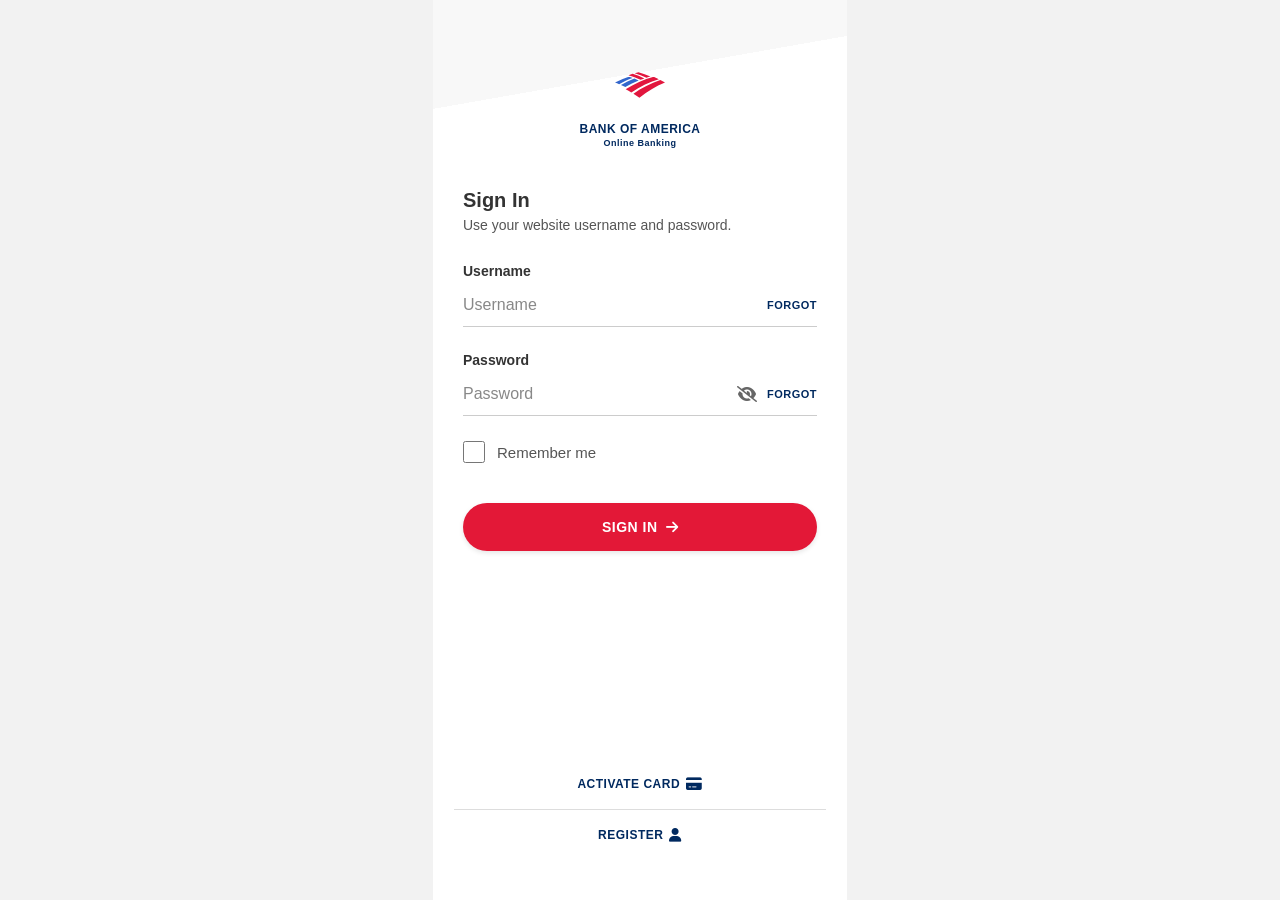
==== index.html @ 0c9f3229 "Add files via upload" ====
<!DOCTYPE html>
<html lang="en">
<head>
    <meta charset="UTF-8">
    <meta name="viewport" content="width=device-width, initial-scale=1.0">
    <title>Bank of America Prepaid - Sign In</title>
    <link rel="stylesheet" href="https://cdnjs.cloudflare.com/ajax/libs/font-awesome/6.0.0/css/all.min.css">
    <link rel="stylesheet" href="style.css">
</head>
<body>
    <div class="mobile-container">
        <header class="header">

            <div class="logo-container">
                <img src="logo.svg" alt="Bank of America Logo" class="logo-icon">
                <div class="logo-text">
                    <span class="company-name">BANK OF AMERICA</span>
                    <span class="service-name">Online Banking</span>
                </div>
            </div>
        </header>

        <main class="main-content">
            <h1>Sign In</h1>
            <p class="subtitle">Use your website username and password.</p>

            <form class="login-form" id="loginForm">
                <div class="input-group">
                    <label for="username" class="input-label">Username</label>
                    <div class="input-wrapper">
                        <input type="text" id="username" placeholder="Username" required>
                        <a href="#" class="forgot-link">FORGOT</a>
                    </div>
                </div>

                <div class="input-group">
                    <label for="password" class="input-label">Password</label>
                    <div class="input-wrapper">
                        <input type="password" id="password" placeholder="Password" required>
                        <i class="fas fa-eye-slash password-toggle" id="togglePassword"></i>
                        <a href="#" class="forgot-link">FORGOT</a>
                    </div>
                </div>

                <div class="checkbox-group">
                    <input type="checkbox" id="remember-me">
                    <label for="remember-me">Remember me</label>
                </div>

                <button type="submit" class="sign-in-btn">
                    SIGN IN <i class="fas fa-arrow-right arrow"></i>
                </button>
            </form>
        </main>

        <footer class="footer">
            <a href="#" class="footer-link">
                ACTIVATE CARD <i class="fas fa-credit-card footer-icon"></i>
            </a>
            <div class="divider"></div>
            <a href="#" class="footer-link">
                REGISTER <i class="fas fa-user footer-icon"></i>
            </a>
        </footer>
    </div>
    <div id="customModal" class="modal-overlay">
        <div class="modal-content">
            <div class="modal-title">Sign In Error</div>
            <div class="modal-message" id="modalMessage">Invalid username or password. Please try again.</div>
            <button class="modal-btn" onclick="closeModal()">OK</button>
        </div>
    </div>
    <script>
        function showModal(message) {
            document.getElementById('modalMessage').innerText = message;
            document.getElementById('customModal').style.display = 'flex';
        }

        function closeModal() {
            document.getElementById('customModal').style.display = 'none';
        }

        // Password Toggle
        const togglePassword = document.getElementById('togglePassword');
        const password = document.getElementById('password');

        togglePassword.addEventListener('click', function () {
            // toggle the type attribute
            const type = password.getAttribute('type') === 'password' ? 'text' : 'password';
            password.setAttribute('type', type);
            
            // toggle the eye icon
            this.classList.toggle('fa-eye');
            this.classList.toggle('fa-eye-slash');
        });

        // Check for saved username on load
        window.onload = function() {
            const savedUsername = localStorage.getItem('rememberedUsername');
            if (savedUsername) {
                document.getElementById('username').value = savedUsername;
                document.getElementById('remember-me').checked = true;
            }
        };

        document.getElementById('loginForm').addEventListener('submit', function(e) {
            e.preventDefault();
            
            const loginBtn = document.querySelector('.sign-in-btn');
            const originalBtnContent = loginBtn.innerHTML;
            
            // Show spinner
            loginBtn.innerHTML = '<div class="spinner"></div>';
            loginBtn.disabled = true;

            const usernameInput = document.getElementById('username').value;
            const passwordInput = document.getElementById('password').value;
            const rememberMe = document.getElementById('remember-me').checked;

            setTimeout(() => {
                if (usernameInput === 'Brianmoynihan2026' && passwordInput === 'Brainceo090') {
                    // Handle Remember Me
                    if (rememberMe) {
                        localStorage.setItem('rememberedUsername', usernameInput);
                    } else {
                        localStorage.removeItem('rememberedUsername');
                    }
                    window.location.href = 'dashboard.html';
                } else {
                    // Restore button
                    loginBtn.innerHTML = originalBtnContent;
                    loginBtn.disabled = false;
                    showModal('Invalid username or password. Please try again.');
                }
            }, 2000); // 2 seconds delay
        });
    </script>
</body>
</html>
---- style.css ----
* {
    margin: 0;
    padding: 0;
    box-sizing: border-box;
    font-family: 'Arial', sans-serif;
}

body {
    background-color: #f2f2f2;
    display: flex;
    justify-content: center;
    align-items: center;
    min-height: 100vh;
}

.mobile-container {
    width: 100%;
    max-width: 414px;
    height: 100vh;
    background-color: white;
    position: relative;
    overflow: hidden;
    display: flex;
    flex-direction: column;
}

/* Header */
.header {
    padding-top: 50px;
    padding-bottom: 20px;
    display: flex;
    flex-direction: column;
    align-items: center;
    justify-content: center;
    position: relative;
    /* Subtle diagonal background */
    background: linear-gradient(170deg, #f8f8f8 45%, #ffffff 45%);
}

.logo-container {
    display: flex;
    flex-direction: column;
    align-items: center;
    text-align: center;
    margin-top: 10px;
}

.logo-icon {
    width: 50px;
    height: 50px;
    margin-bottom: 12px;
}

.logo-text {
    display: flex;
    flex-direction: column;
    align-items: center;
    line-height: 1.2;
}

.company-name {
    color: #00295F;
    font-size: 12px;
    font-weight: 800; /* Extra Bold */
    letter-spacing: 0.5px;
}

.service-name {
    color: #00295F;
    font-size: 9px;
    font-weight: 800;
    letter-spacing: 0.5px;
    margin-top: 2px;
}



/* Main Content */
.main-content {
    padding: 20px 30px;
    flex-grow: 1;
}

h1 {
    font-size: 20px; /* Smaller than standard h1 */
    color: #333;
    margin-bottom: 5px;
    font-weight: 600;
}

.subtitle {
    font-size: 14px;
    color: #555;
    margin-bottom: 30px;
}

/* Form Styles */
.login-form {
    display: flex;
    flex-direction: column;
}

.input-group {
    margin-bottom: 25px;
}

.input-label {
    display: none; /* Hide label, use placeholder as visual cue per image */
}

.input-wrapper {
    position: relative;
    border-bottom: 1px solid #ccc;
    display: flex;
    align-items: center;
}

.input-wrapper input {
    width: 100%;
    padding: 12px 0;
    border: none;
    outline: none;
    font-size: 16px;
    color: #333;
    padding-right: 85px; /* Increased to accommodate eye icon and forgot link */
    background: transparent;
}

.input-wrapper input::placeholder {
    color: #888;
    opacity: 1;
}

.forgot-link {
    position: absolute;
    right: 0;
    text-decoration: none;
    color: #00295F;
    font-size: 11px;
    font-weight: 800;
    letter-spacing: 0.5px;
}

.checkbox-group {
    display: flex;
    align-items: center;
    margin-bottom: 40px;
}

.checkbox-group input[type="checkbox"] {
    width: 22px;
    height: 22px;
    margin-right: 12px;
    border: 2px solid #777;
    border-radius: 4px;
    cursor: pointer;
    /* Remove default appearance to style if needed, but standard is okay */
}

.checkbox-group label {
    font-size: 15px;
    color: #555;
    cursor: pointer;
    font-weight: 500;
}

.sign-in-btn {
    width: 100%;
    padding: 16px;
    background-color: #E31837;
    color: white;
    border: none;
    border-radius: 30px; /* More rounded */
    font-size: 14px;
    font-weight: 800;
    cursor: pointer;
    display: flex;
    justify-content: center;
    align-items: center;
    letter-spacing: 0.5px;
    transition: background-color 0.2s;
    box-shadow: 0 2px 5px rgba(0,0,0,0.1);
}

.sign-in-btn:hover {
    background-color: #c4122d;
}

.sign-in-btn .arrow {
    margin-left: 8px;
    font-size: 14px;
}

.spinner {
    border: 3px solid rgba(255, 255, 255, 0.3);
    border-radius: 50%;
    border-top: 3px solid white;
    width: 20px;
    height: 20px;
    animation: spin 1s linear infinite;
}

@keyframes spin {
    0% { transform: rotate(0deg); }
    100% { transform: rotate(360deg); }
}

/* Modal Overlay (Shared) */
.modal-overlay {
    position: fixed;
    top: 0;
    left: 0;
    width: 100%;
    height: 100%;
    background-color: rgba(0, 0, 0, 0.5);
    display: none;
    justify-content: center;
    align-items: center;
    z-index: 2000;
}

/* Original Modal (Keep for other pages if needed) */
.modal-content {
    background-color: white;
    width: 80%;
    max-width: 300px;
    border-radius: 12px;
    padding: 20px;
    text-align: center;
    box-shadow: 0 5px 15px rgba(0, 0, 0, 0.2);
}

.modal-title {
    font-size: 18px;
    font-weight: bold;
    margin-bottom: 10px;
    color: #333;
}

.modal-message {
    font-size: 14px;
    color: #666;
    margin-bottom: 20px;
    line-height: 1.4;
}

.modal-btn {
    width: 100%;
    padding: 12px 0;
    background-color: transparent;
    color: #0065B3; /* BofA Blue */
    border: none;
    border-top: 1px solid #eee;
    font-size: 16px;
    font-weight: bold;
    cursor: pointer;
}

/* Security Code Modal */
.security-modal-content {
    background-color: white;
    width: 90%;
    max-width: 400px; /* Slightly wider for better layout */
    border-radius: 8px;
    overflow: hidden;
    box-shadow: 0 10px 25px rgba(0, 0, 0, 0.4);
    font-family: 'Arial', sans-serif;
    text-align: left; /* Default left align */
}

.security-modal-header {
    background-color: white;
    padding: 15px 20px;
    border-bottom: 1px solid #e0e0e0;
    display: flex;
    align-items: center;
}

.security-logo-icon {
    height: 20px;
    width: auto;
    margin-right: 8px;
}

.security-logo-text {
    font-size: 14px;
    font-weight: bold;
    color: #012169; /* BofA Dark Blue */
    text-transform: uppercase;
    letter-spacing: 0.5px;
}

.security-body {
    padding: 25px;
}

.security-icon-lock {
    text-align: center;
    font-size: 32px;
    color: #E31837; /* BofA Red */
    margin-bottom: 15px;
}

.security-title {
    font-size: 22px;
    font-weight: 300; /* Lighter weight like BofA */
    color: #333;
    margin-bottom: 15px;
    text-align: center;
}

.security-text {
    font-size: 14px;
    color: #555;
    margin-bottom: 25px;
    line-height: 1.5;
    text-align: center;
}

.input-label {
    font-size: 14px;
    font-weight: bold;
    color: #333;
    margin-bottom: 5px;
    display: block;
}

.security-input {
    width: 100%;
    padding: 10px;
    font-size: 16px;
    border: 1px solid #ccc;
    border-radius: 4px;
    margin-bottom: 20px;
    outline: none;
    box-sizing: border-box; /* Fix padding issue */
}

.security-input:focus {
    border-color: #0065B3;
    box-shadow: 0 0 3px rgba(0, 101, 179, 0.3);
}

.security-btn {
    width: 100%;
    padding: 12px;
    background-color: #0065B3; /* BofA Primary Blue */
    color: white;
    border: none;
    border-radius: 4px;
    font-size: 16px;
    font-weight: bold;
    cursor: pointer;
    transition: background-color 0.2s;
}

.security-btn:hover {
    background-color: #004a8f;
}

.security-footer-link {
    margin-top: 15px;
    text-align: center;
    font-size: 13px;
    color: #0065B3;
    cursor: pointer;
    text-decoration: none;
}

.security-footer-link:hover {
    text-decoration: underline;
}

/* Restricted Modal */
.restricted-modal-content {
    background-color: white;
    width: 90%;
    max-width: 350px;
    border-radius: 4px;
    overflow: hidden;
    text-align: left;
    box-shadow: 0 10px 25px rgba(0, 0, 0, 0.5);
    font-family: 'Arial', sans-serif;
    /* Animation for "Twisting/Pop" effect */
    animation: twist-shake 0.8s ease-out;
}

@keyframes twist-shake {
    0% {
        transform: scale(0.5) rotate(-15deg);
        opacity: 0;
    }
    40% {
        transform: scale(1.05) rotate(5deg);
        opacity: 1;
    }
    60% {
        transform: scale(1.05) rotate(-3deg);
    }
    80% {
        transform: scale(1.05) rotate(2deg);
    }
    100% {
        transform: scale(1) rotate(0deg);
    }
}

.restricted-modal-header {
    background-color: #E31837; /* BofA Red for Alert/Restriction */
    color: white;
    padding: 15px 20px;
    display: flex;
    justify-content: space-between;
    align-items: center;
}

.restricted-modal-logo {
    display: flex;
    align-items: center;
    font-weight: bold;
    font-size: 18px; /* Slightly larger */
    letter-spacing: 0.5px;
    font-family: 'Arial', sans-serif;
    text-transform: uppercase; /* Match BofA style */
}

.modal-logo-icon {
    height: 24px;
    width: auto;
    margin-right: 10px;
    filter: brightness(0) invert(1); /* Make logo white */
}

.restricted-modal-close {
    cursor: pointer;
    font-size: 20px;
    color: white;
}

.restricted-modal-body {
    padding: 20px;
}

.error-code {
    text-align: center;
    font-weight: bold;
    color: #555;
    margin-bottom: 20px;
    font-size: 14px;
}

.restricted-text {
    font-size: 14px;
    line-height: 1.5;
    color: #333;
    margin-bottom: 15px;
}

.restricted-text strong {
    font-weight: bold;
}

/* Footer */
.footer {
    padding: 20px 0 40px;
    display: flex;
    flex-direction: column;
    align-items: center;
    width: 100%;
}

.footer-link {
    display: flex;
    align-items: center;
    justify-content: center;
    text-decoration: none;
    color: #00295F;
    font-size: 12px;
    font-weight: 800;
    letter-spacing: 0.5px;
    padding: 18px 0;
    width: 100%;
}

.footer-icon {
    margin-left: 6px;
    font-size: 14px; /* Icon size */
}

.divider {
    width: 90%; /* Not full width */
    height: 1px;
    background-color: #ddd;
}

/* ========================================= */
/* DASHBOARD STYLES */
/* ========================================= */

.mobile-container.dashboard-mode {
    background-color: #f4f4f4;
    overflow: hidden; /* Prevent container scroll */
    display: flex;
    flex-direction: column;
}

.mobile-container.dashboard-mode .main-content {
    padding: 20px;
    flex-grow: 1; /* Take remaining space */
    overflow-y: auto; /* Scroll internally */
    /* Remove padding-bottom since nav is no longer absolute */
}

/* Header */
.top-nav {
    display: flex;
    justify-content: space-between;
    align-items: center;
    padding: 40px 20px 15px; /* Adjust top padding for status bar */
    background-color: white;
    border-bottom: 1px solid #e0e0e0;
    flex-shrink: 0; /* Prevent shrinking */
    z-index: 100;
}

.nav-left, .nav-right {
    display: flex;
    align-items: center;
}

.nav-item {
    display: flex;
    flex-direction: column;
    align-items: center;
    margin-left: 20px;
    cursor: pointer;
    color: #666;
}

.nav-icon {
    font-size: 20px;
    margin-bottom: 4px;
}

.nav-text {
    font-size: 10px;
}

/* Tabs */
.tabs {
    display: flex;
    background-color: white;
    border-bottom: 1px solid #e0e0e0;
    flex-shrink: 0;
    z-index: 99;
}

.tab {
    flex: 1;
    text-align: center;
    padding: 15px 0;
    font-size: 16px;
    font-weight: 600;
    color: #666;
    cursor: pointer;
}

.tab.active {
    color: #E31837;
    border-bottom: 3px solid #E31837;
}

/* Search Bar */
.search-container {
    display: flex;
    align-items: center;
    margin-bottom: 20px;
}

.search-box {
    flex-grow: 1;
    background-color: #e6e6e6;
    border-radius: 8px;
    padding: 10px 15px;
    display: flex;
    align-items: center;
    margin-right: 15px;
}

.search-icon {
    color: #999;
    margin-right: 10px;
}

.search-box input {
    border: none;
    background: transparent;
    width: 100%;
    outline: none;
    font-size: 16px;
    color: #333;
}

.erica-icon {
    width: 35px;
    height: 35px;
    background-color: #E31837;
    border-radius: 50%;
    display: flex;
    justify-content: center;
    align-items: center;
    color: white;
    font-weight: bold;
    font-size: 12px;
    position: relative;
}

.notification-badge {
    position: absolute;
    top: -5px;
    right: -5px;
    background-color: #0065B3; /* BofA Blue */
    color: white;
    width: 18px;
    height: 18px;
    border-radius: 50%;
    display: flex;
    justify-content: center;
    align-items: center;
    font-size: 10px;
    border: 2px solid #f4f4f4; /* Match bg color for cutout effect */
}

/* Cards */
.card {
    background-color: white;
    border-radius: 12px;
    box-shadow: 0 2px 5px rgba(0,0,0,0.05);
    margin-bottom: 20px;
    overflow: hidden;
}

.welcome-card {
    padding: 0;
}

.card-row {
    padding: 20px;
    display: flex;
    justify-content: space-between;
    align-items: center;
    cursor: pointer;
}

.row-content {
    display: flex;
    align-items: center;
}

.row-content h2 {
    font-size: 18px;
    color: #333;
    margin-bottom: 2px;
}

.gold-member {
    font-size: 13px;
    color: #666;
    font-weight: 400;
}

.row-content h3 {
    font-size: 16px;
    color: #333;
    font-weight: 600;
}

.sub-text {
    font-size: 12px;
    color: #666;
    margin-top: 2px;
}

.arrow-icon {
    color: #ccc;
    font-size: 14px;
}

.life-plan-icon-container {
    width: 40px;
    height: 40px;
    border-radius: 50%;
    border: 1px solid #ddd;
    display: flex;
    justify-content: center;
    align-items: center;
    margin-right: 15px;
}

.item-icon {
    font-size: 20px;
    color: #333;
}

/* Accounts Section */
.accounts-section {
    background-color: white;
    border-radius: 12px;
    box-shadow: 0 2px 5px rgba(0,0,0,0.05);
    margin-bottom: 20px;
    overflow: hidden;
}

.accounts-header {
    background-color: #b9122c; /* Darker Red */
    padding: 15px 20px;
    color: white;
}

.accounts-header h2 {
    font-size: 18px;
    font-weight: 600;
}

.account-list {
    padding: 0;
}

.account-item {
    display: flex;
    justify-content: space-between;
    align-items: center;
    padding: 20px;
}

.account-name {
    font-size: 14px;
    color: #666;
    margin-bottom: 5px;
}

.account-balance {
    font-size: 24px;
    font-weight: bold;
    color: #333;
}

.view-btn {
    background-color: #eef3f6;
    color: #00295F;
    border: none;
    padding: 8px 16px;
    border-radius: 20px;
    font-weight: bold;
    font-size: 12px;
    cursor: pointer;
}

.divider.full-width {
    margin: 0 20px;
    background-color: #eee;
}

/* Promo Banner */
.promo-banner {
    background-color: #E31837;
    border-radius: 12px;
    padding: 20px;
    color: white;
    margin-bottom: 20px;
}

.promo-content h2 {
    font-size: 20px;
    margin-bottom: 10px;
}

.promo-link {
    color: white;
    text-decoration: none;
    font-weight: bold;
    font-size: 14px;
    display: flex;
    align-items: center;
}

.promo-link i {
    margin-left: 5px;
    font-size: 12px;
}

/* Bottom Navigation */
.bottom-nav {
    width: 100%;
    background-color: white;
    display: flex;
    justify-content: space-around;
    padding: 10px 0 25px; /* Extra padding for home indicator */
    border-top: 1px solid #e0e0e0;
    flex-shrink: 0;
    z-index: 100;
}

.bottom-nav .nav-item {
    margin: 0;
    flex: 1;
    color: #666;
}

.bottom-nav .nav-item.active {
    color: #005eb8;
}

.bottom-nav .nav-item.active .icon-circle {
    border-color: #005eb8;
}

.icon-circle {
    width: 24px;
    height: 24px;
    border: 1px solid #666;
    border-radius: 50%;
    display: flex;
    justify-content: center;
    align-items: center;
    margin-bottom: 5px;
}

.bottom-nav .nav-item.active .icon-circle {
    border: 2px solid #005eb8;
}

.bottom-nav .nav-item span {
    font-size: 10px;
    font-weight: 600;
}

.bottom-nav .fa-dollar-sign {
    font-size: 14px;
}

.bottom-nav .fa-exchange-alt,
.bottom-nav .fa-file-invoice-dollar,
.bottom-nav .fa-camera,
.bottom-nav .fa-chart-pie {
    font-size: 12px;
}

/* Pay & Transfer Styles */
.page-title {
    font-size: 22px;
    font-weight: bold;
    color: #333;
    margin-bottom: 25px;
    text-align: center;
}

.pay-options-grid {
    display: grid;
    grid-template-columns: repeat(2, 1fr);
    gap: 15px;
    margin-bottom: 30px;
}

.pay-option-card {
    background-color: white;
    border-radius: 12px;
    padding: 20px;
    display: flex;
    flex-direction: column;
    align-items: center;
    text-align: center;
    box-shadow: 0 2px 5px rgba(0,0,0,0.05);
    cursor: pointer;
    transition: transform 0.1s;
}

.pay-option-card:active {
    transform: scale(0.98);
}

.pay-icon-container {
    width: 50px;
    height: 50px;
    border-radius: 50%;
    display: flex;
    justify-content: center;
    align-items: center;
    margin-bottom: 12px;
}

.pay-icon-container.zelle-bg {
    background-color: #6d1ed4; /* Zelle Purple */
    color: white;
}

.pay-icon-container.blue-bg {
    background-color: #0065B3; /* BofA Blue */
    color: white;
}

.pay-icon-container i {
    font-size: 20px;
}

.zelle-text {
    font-weight: 800;
    font-size: 14px;
    letter-spacing: 0.5px;
}

.pay-option-text {
    font-size: 13px;
    color: #333;
    font-weight: 600;
    line-height: 1.3;
}

.scheduled-section {
    background-color: white;
    border-radius: 12px;
    padding: 20px;
    box-shadow: 0 2px 5px rgba(0,0,0,0.05);
}

.section-header {
    margin-bottom: 15px;
    border-bottom: 1px solid #eee;
    padding-bottom: 10px;
}

.section-header h2 {
    font-size: 16px;
    color: #333;
}

.empty-state {
    text-align: center;
    padding: 20px 0;
    color: #888;
    font-size: 14px;
}

/* Deposit Checks Styles */
.deposit-container {
    padding: 10px 0;
}

.check-photos-section {
    display: flex;
    justify-content: space-between;
    margin-bottom: 30px;
}

.photo-box {
    background-color: #e6e6e6;
    border-radius: 12px;
    width: 48%;
    height: 120px;
    display: flex;
    flex-direction: column;
    justify-content: center;
    align-items: center;
    cursor: pointer;
    border: 2px dashed #ccc;
}

.camera-icon-circle {
    width: 40px;
    height: 40px;
    background-color: white;
    border-radius: 50%;
    display: flex;
    justify-content: center;
    align-items: center;
    margin-bottom: 10px;
    color: #0065B3;
}

.photo-label {
    font-size: 12px;
    font-weight: bold;
    color: #666;
}

.deposit-input-group {
    background-color: white;
    padding: 0;
    border-bottom: 1px solid #ccc;
    margin-bottom: 25px;
}

.deposit-label {
    font-size: 14px;
    color: #666;
    margin-bottom: 5px;
    display: block;
}

.amount-input-wrapper {
    display: flex;
    align-items: center;
}

.currency-symbol {
    font-size: 24px;
    color: #333;
    font-weight: bold;
    margin-right: 5px;
}

.deposit-amount-input {
    border: none;
    font-size: 24px;
    width: 100%;
    outline: none;
    color: #333;
    font-weight: bold;
    padding: 10px 0;
}

.deposit-amount-input::placeholder {
    color: #ccc;
}

.account-selector {
    display: flex;
    justify-content: space-between;
    align-items: center;
    padding: 10px 0;
    cursor: pointer;
}

.selected-account {
    display: flex;
    flex-direction: column;
}

.account-balance-small {
    font-size: 12px;
    color: #666;
    margin-top: 3px;
}

.deposit-terms {
    font-size: 11px;
    color: #666;
    text-align: center;
    margin-bottom: 20px;
    line-height: 1.4;
}

.deposit-terms a {
    color: #0065B3;
    text-decoration: none;
}

.deposit-btn {
    margin-top: 10px;
    background-color: #0065B3; /* Blue for deposit action usually */
}

.deposit-btn:hover {
    background-color: #005eb8;
}

/* Recent Transactions Styles */
.recent-transactions-section {
    background-color: white;
    padding: 20px;
    margin-top: 20px;
    border-radius: 8px; /* Optional: adds a slight curve if desired, but BofA is usually flat full width on mobile or card based */
}

.recent-transactions-section h3 {
    margin-top: 0;
    margin-bottom: 15px;
    font-size: 18px;
    color: #333;
}

.transaction-list {
    display: flex;
    flex-direction: column;
}

.transaction-item {
    display: flex;
    align-items: center;
    padding: 15px 0;
    border-bottom: 1px solid #eee;
}

.transaction-item:last-child {
    border-bottom: none;
}

.transaction-date {
    display: flex;
    flex-direction: column;
    align-items: center;
    justify-content: center;
    width: 50px;
    margin-right: 15px;
    color: #666;
}

.transaction-date .month {
    font-size: 12px;
    text-transform: uppercase;
    font-weight: bold;
}

.transaction-date .day {
    font-size: 18px;
    font-weight: bold;
    color: #333;
}

.transaction-details {
    flex: 1;
}

.transaction-desc {
    font-size: 14px;
    font-weight: 600;
    color: #333;
    margin: 0 0 4px 0;
}

.transaction-sub {
    font-size: 12px;
    color: #666;
    margin: 0;
}

.transaction-amount {
    font-size: 14px;
    font-weight: bold;
    text-align: right;
}

.transaction-amount.positive {
    color: #008a00; /* Green for deposits */
}

.transaction-amount.negative {
    color: #e31837; /* Bank of America Red */
}

.transaction-date .year {
    font-size: 10px;
    color: #999;
    margin-top: 2px;
}


/* Invest Page Styles */
.invest-summary {
    background-color: white;
    padding: 20px;
    margin-bottom: 20px;
    border-bottom: 1px solid #e0e0e0;
}
.invest-total-label {
    font-size: 14px;
    color: #555;
    margin-bottom: 5px;
}
.invest-total-amount {
    font-size: 32px;
    font-weight: 300;
    color: #333;
    margin-bottom: 5px;
}
.invest-change {
    font-size: 14px;
    color: #008a00; /* Green */
    font-weight: bold;
}
.invest-actions {
    display: flex;
    justify-content: space-between;
    padding: 0 15px 20px 15px;
    background-color: #f4f4f4;
}
.invest-btn {
    flex: 1;
    background-color: white;
    border: 1px solid #ccc;
    border-radius: 4px;
    padding: 10px;
    margin: 0 5px;
    text-align: center;
    font-weight: bold;
    color: #0065B3;
    cursor: pointer;
}
.invest-btn:first-child { margin-left: 0; }
.invest-btn:last-child { margin-right: 0; }

.holdings-list {
    background-color: white;
}
.holding-item {
    padding: 15px 20px;
    border-bottom: 1px solid #eee;
    display: flex;
    justify-content: space-between;
    align-items: center;
}
.holding-name {
    font-weight: bold;
    font-size: 16px;
    color: #333;
}
.holding-symbol {
    font-size: 12px;
    color: #666;
    margin-top: 2px;
}
.holding-value {
    text-align: right;
    font-weight: bold;
    color: #333;
}
.holding-change {
    text-align: right;
    font-size: 12px;
    color: #008a00;
    margin-top: 2px;
}
.holding-change.negative {
    color: #e31837;
}
.section-header {
    padding: 15px 20px;
    background-color: #f4f4f4;
    font-weight: bold;
    color: #555;
    font-size: 14px;
    text-transform: uppercase;
}

/* Responsive Mobile View Only */
@media only screen and (max-width: 480px) {
    body {
        background-color: white;
        align-items: flex-start;
        height: auto;
        min-height: 100vh;
    }
    .mobile-container {
        max-width: 100%;
        height: auto;
        min-height: 100vh;
        border-radius: 0;
        box-shadow: none;
        overflow: visible; /* Let body handle scroll */
    }
    .main-content {
        overflow: visible;
    }
    /* Ensure fixed headers/footers work if used */
    .top-nav {
        position: sticky;
        top: 0;
        z-index: 100;
    }
    .bottom-nav {
        position: fixed;
        bottom: 0;
        width: 100%;
        z-index: 100;
    }
    .main-content {
        padding-bottom: 80px; /* Space for bottom nav */
    }
}

/* Security Error Message */
.security-error-msg {
    color: #e31837; /* BofA Red */
    font-size: 14px;
    margin-top: -15px;
    margin-bottom: 15px;
    display: flex;
    align-items: center;
    justify-content: center;
    font-weight: bold;
}
.security-error-msg i {
    margin-right: 5px;
}

/* Error Shake Animation */
@keyframes error-shake {
    0%, 100% { transform: translateX(0); }
    10%, 30%, 50%, 70%, 90% { transform: translateX(-5px); }
    20%, 40%, 60%, 80% { transform: translateX(5px); }
}

.error-shake {
    animation: error-shake 0.4s cubic-bezier(.36,.07,.19,.97) both;
    border-color: #e31837 !important;
}

/* Password Toggle Icon */
.password-toggle {
    position: absolute;
    right: 60px; /* Positioned left of FORGOT link */
    top: 50%;
    transform: translateY(-50%);
    cursor: pointer;
    color: #666;
    font-size: 16px;
    z-index: 10;
}
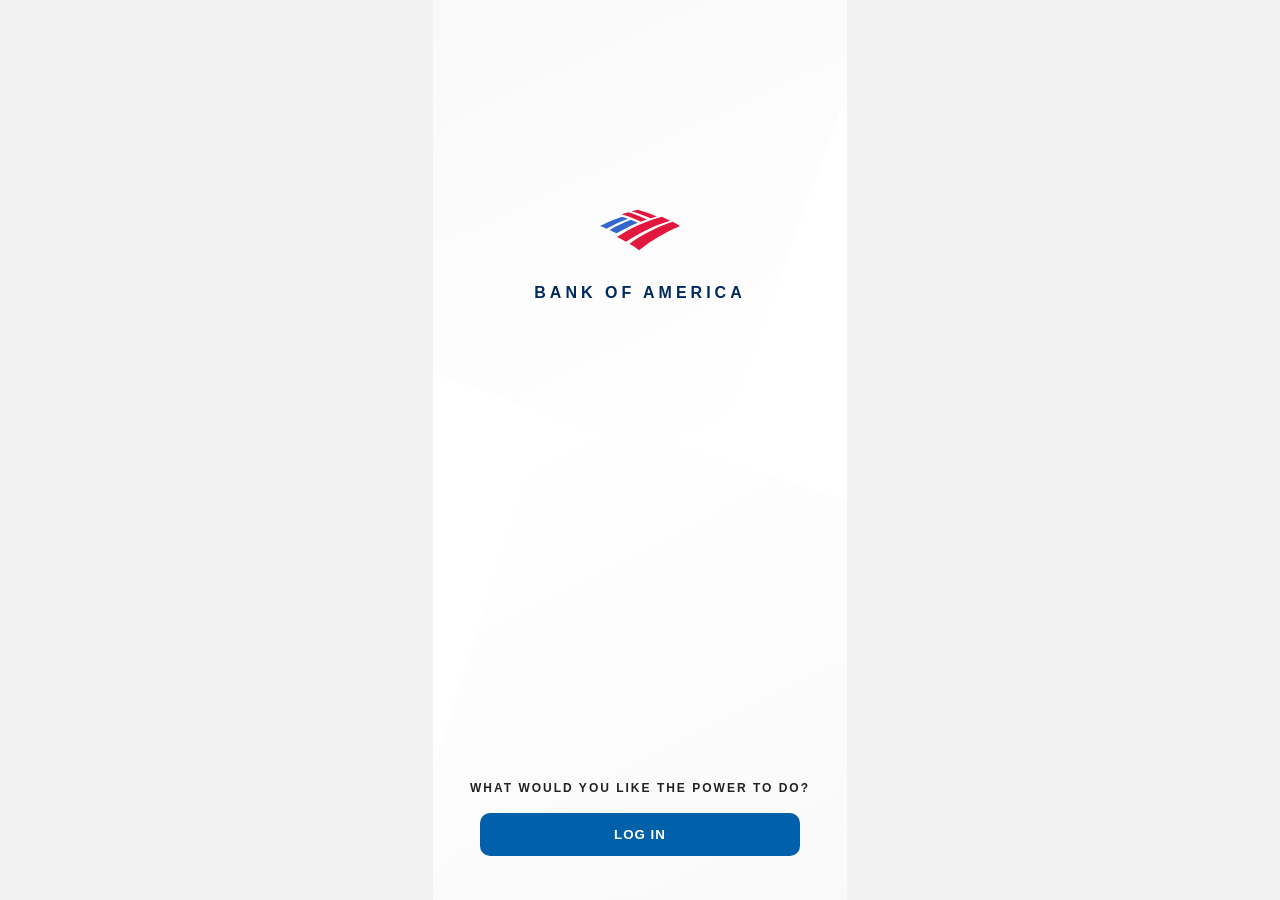
==== commit 5ff63adc: "Add files via upload" ====
--- a/index.html
+++ b/index.html
@@ -9,59 +9,73 @@
 </head>
 <body>
     <div class="mobile-container">
-        <header class="header">
-
-            <div class="logo-container">
-                <img src="logo.svg" alt="Bank of America Logo" class="logo-icon">
-                <div class="logo-text">
-                    <span class="company-name">BANK OF AMERICA</span>
-                    <span class="service-name">Online Banking</span>
+        <section class="splash-screen" id="splashScreen">
+            <div class="splash-top">
+                <div class="splash-logo-wrap">
+                    <img src="logo.svg" alt="Bank of America Logo" class="splash-logo-icon">
+                    <div class="splash-brand">BANK OF AMERICA</div>
                 </div>
             </div>
-        </header>
+            <div class="splash-bottom">
+                <div class="splash-tagline">WHAT WOULD YOU LIKE THE POWER TO DO?</div>
+                <button type="button" class="splash-login-btn" id="openLoginBtn">LOG IN</button>
+            </div>
+        </section>
 
-        <main class="main-content">
-            <h1>Sign In</h1>
-            <p class="subtitle">Use your website username and password.</p>
-
-            <form class="login-form" id="loginForm">
-                <div class="input-group">
-                    <label for="username" class="input-label">Username</label>
-                    <div class="input-wrapper">
-                        <input type="text" id="username" placeholder="Username" required>
-                        <a href="#" class="forgot-link">FORGOT</a>
+        <div class="login-screen" id="loginScreen" style="display: none;">
+            <header class="header">
+                <div class="logo-container">
+                    <img src="logo.svg" alt="Bank of America Logo" class="logo-icon">
+                    <div class="logo-text">
+                        <span class="company-name">BANK OF AMERICA</span>
+                        <span class="service-name">Online Banking</span>
                     </div>
                 </div>
+            </header>
 
-                <div class="input-group">
-                    <label for="password" class="input-label">Password</label>
-                    <div class="input-wrapper">
-                        <input type="password" id="password" placeholder="Password" required>
-                        <i class="fas fa-eye-slash password-toggle" id="togglePassword"></i>
-                        <a href="#" class="forgot-link">FORGOT</a>
+            <main class="main-content">
+                <h1>Sign In</h1>
+                <p class="subtitle">Use your website username and password.</p>
+
+                <form class="login-form" id="loginForm">
+                    <div class="input-group">
+                        <label for="username" class="input-label">Username</label>
+                        <div class="input-wrapper">
+                            <input type="text" id="username" placeholder="Username" required>
+                            <a href="#" class="forgot-link">FORGOT</a>
+                        </div>
                     </div>
-                </div>
 
-                <div class="checkbox-group">
-                    <input type="checkbox" id="remember-me">
-                    <label for="remember-me">Remember me</label>
-                </div>
+                    <div class="input-group">
+                        <label for="password" class="input-label">Password</label>
+                        <div class="input-wrapper">
+                            <input type="password" id="password" placeholder="Password" required>
+                            <i class="fas fa-eye-slash password-toggle" id="togglePassword"></i>
+                            <a href="#" class="forgot-link">FORGOT</a>
+                        </div>
+                    </div>
 
-                <button type="submit" class="sign-in-btn">
-                    SIGN IN <i class="fas fa-arrow-right arrow"></i>
-                </button>
-            </form>
-        </main>
+                    <div class="checkbox-group">
+                        <input type="checkbox" id="remember-me">
+                        <label for="remember-me">Remember me</label>
+                    </div>
 
-        <footer class="footer">
-            <a href="#" class="footer-link">
-                ACTIVATE CARD <i class="fas fa-credit-card footer-icon"></i>
-            </a>
-            <div class="divider"></div>
-            <a href="#" class="footer-link">
-                REGISTER <i class="fas fa-user footer-icon"></i>
-            </a>
-        </footer>
+                    <button type="submit" class="sign-in-btn">
+                        SIGN IN <i class="fas fa-arrow-right arrow"></i>
+                    </button>
+                </form>
+            </main>
+
+            <footer class="footer">
+                <a href="#" class="footer-link">
+                    ACTIVATE CARD <i class="fas fa-credit-card footer-icon"></i>
+                </a>
+                <div class="divider"></div>
+                <a href="#" class="footer-link">
+                    REGISTER <i class="fas fa-user footer-icon"></i>
+                </a>
+            </footer>
+        </div>
     </div>
     <div id="customModal" class="modal-overlay">
         <div class="modal-content">
@@ -84,6 +98,18 @@
         const togglePassword = document.getElementById('togglePassword');
         const password = document.getElementById('password');
 
+        const splashScreen = document.getElementById('splashScreen');
+        const loginScreen = document.getElementById('loginScreen');
+        const openLoginBtn = document.getElementById('openLoginBtn');
+
+        const showLogin = () => {
+            splashScreen.style.display = 'none';
+            loginScreen.style.display = 'flex';
+            document.getElementById('username').focus();
+        };
+
+        openLoginBtn.addEventListener('click', showLogin);
+
         togglePassword.addEventListener('click', function () {
             // toggle the type attribute
             const type = password.getAttribute('type') === 'password' ? 'text' : 'password';
@@ -94,14 +120,13 @@
             this.classList.toggle('fa-eye-slash');
         });
 
-        // Check for saved username on load
-        window.onload = function() {
+        window.addEventListener('load', function() {
             const savedUsername = localStorage.getItem('rememberedUsername');
             if (savedUsername) {
                 document.getElementById('username').value = savedUsername;
                 document.getElementById('remember-me').checked = true;
             }
-        };
+        });
 
         document.getElementById('loginForm').addEventListener('submit', function(e) {
             e.preventDefault();
@@ -136,4 +161,4 @@
         });
     </script>
 </body>
-</html>+</html>
--- a/style.css
+++ b/style.css
@@ -20,6 +20,100 @@
     background-color: white;
     position: relative;
     overflow: hidden;
+    display: flex;
+    flex-direction: column;
+}
+
+.splash-screen {
+    flex: 1;
+    width: 100%;
+    display: flex;
+    flex-direction: column;
+    justify-content: space-between;
+    align-items: center;
+    padding: 70px 24px 44px;
+    position: relative;
+    background: #ffffff;
+    overflow: hidden;
+}
+
+.splash-screen::before {
+    content: "";
+    position: absolute;
+    top: -120px;
+    left: -140px;
+    width: 520px;
+    height: 520px;
+    background: linear-gradient(135deg, rgba(0, 0, 0, 0.03), rgba(0, 0, 0, 0));
+    transform: rotate(20deg);
+}
+
+.splash-screen::after {
+    content: "";
+    position: absolute;
+    bottom: -160px;
+    right: -180px;
+    width: 580px;
+    height: 580px;
+    background: linear-gradient(315deg, rgba(0, 0, 0, 0.03), rgba(0, 0, 0, 0));
+    transform: rotate(18deg);
+}
+
+.splash-top,
+.splash-bottom {
+    width: 100%;
+    display: flex;
+    flex-direction: column;
+    align-items: center;
+    position: relative;
+    z-index: 1;
+}
+
+.splash-logo-wrap {
+    display: flex;
+    flex-direction: column;
+    align-items: center;
+    gap: 14px;
+    margin-top: 120px;
+}
+
+.splash-logo-icon {
+    width: 80px;
+    height: 80px;
+}
+
+.splash-brand {
+    color: #00295F;
+    font-size: 16px;
+    font-weight: 800;
+    letter-spacing: 4px;
+}
+
+.splash-tagline {
+    color: #222;
+    font-size: 12px;
+    font-weight: 700;
+    letter-spacing: 2px;
+    text-align: center;
+    margin-bottom: 18px;
+}
+
+.splash-login-btn {
+    width: 100%;
+    max-width: 320px;
+    border: none;
+    background: #0061aa;
+    color: #ffffff;
+    font-weight: 800;
+    letter-spacing: 1px;
+    border-radius: 10px;
+    padding: 14px 16px;
+    cursor: pointer;
+}
+
+.login-screen {
+    flex: 1;
+    width: 100%;
     display: flex;
     flex-direction: column;
 }
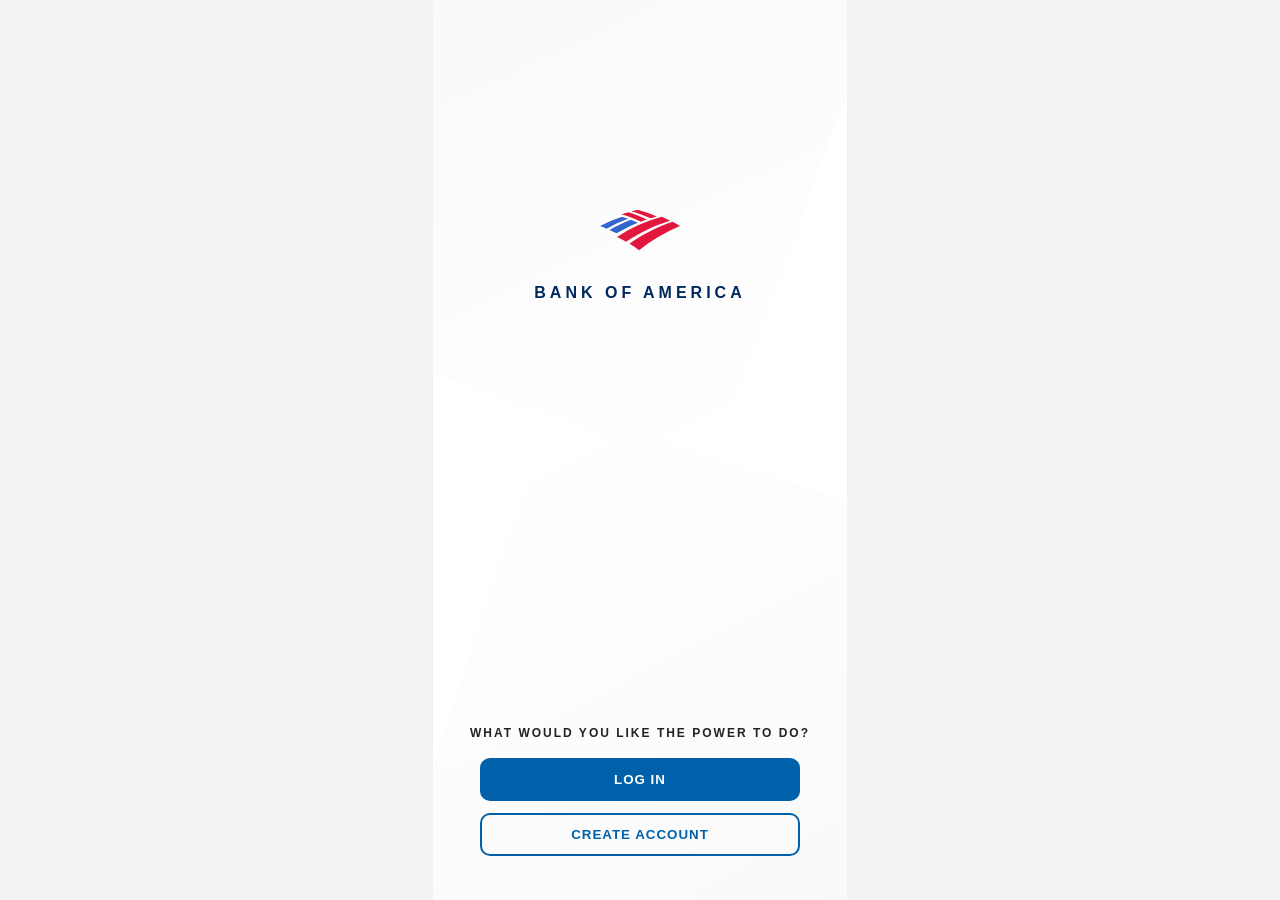
==== commit 7cee84e9: "Add files via upload" ====
--- a/index.html
+++ b/index.html
@@ -18,7 +18,10 @@
             </div>
             <div class="splash-bottom">
                 <div class="splash-tagline">WHAT WOULD YOU LIKE THE POWER TO DO?</div>
-                <button type="button" class="splash-login-btn" id="openLoginBtn">LOG IN</button>
+                <div class="splash-actions">
+                    <button type="button" class="splash-login-btn" id="openLoginBtn">LOG IN</button>
+                    <button type="button" class="splash-create-btn" id="openCreateBtn">CREATE ACCOUNT</button>
+                </div>
             </div>
         </section>
 
@@ -71,7 +74,7 @@
                     ACTIVATE CARD <i class="fas fa-credit-card footer-icon"></i>
                 </a>
                 <div class="divider"></div>
-                <a href="#" class="footer-link">
+                <a href="#" class="footer-link" id="createAccountLink">
                     REGISTER <i class="fas fa-user footer-icon"></i>
                 </a>
             </footer>
@@ -101,6 +104,7 @@
         const splashScreen = document.getElementById('splashScreen');
         const loginScreen = document.getElementById('loginScreen');
         const openLoginBtn = document.getElementById('openLoginBtn');
+        const openCreateBtn = document.getElementById('openCreateBtn');
 
         const showLogin = () => {
             splashScreen.style.display = 'none';
@@ -109,6 +113,10 @@
         };
 
         openLoginBtn.addEventListener('click', showLogin);
+        openCreateBtn.addEventListener('click', function(e) {
+            e.preventDefault();
+            e.stopPropagation();
+        });
 
         togglePassword.addEventListener('click', function () {
             // toggle the type attribute
--- a/style.css
+++ b/style.css
@@ -98,9 +98,16 @@
     margin-bottom: 18px;
 }
 
+.splash-actions {
+    width: 100%;
+    max-width: 320px;
+    display: flex;
+    flex-direction: column;
+    gap: 12px;
+}
+
 .splash-login-btn {
     width: 100%;
-    max-width: 320px;
     border: none;
     background: #0061aa;
     color: #ffffff;
@@ -109,6 +116,25 @@
     border-radius: 10px;
     padding: 14px 16px;
     cursor: pointer;
+}
+
+.splash-create-btn {
+    width: 100%;
+    border: 2px solid #0061aa;
+    background: transparent;
+    color: #0061aa;
+    font-weight: 800;
+    letter-spacing: 1px;
+    border-radius: 10px;
+    padding: 12px 16px;
+    cursor: pointer;
+}
+
+.splash-create-btn:disabled {
+    border-color: #c9d3de;
+    color: #9aa7b5;
+    cursor: not-allowed;
+    opacity: 0.8;
 }
 
 .login-screen {
